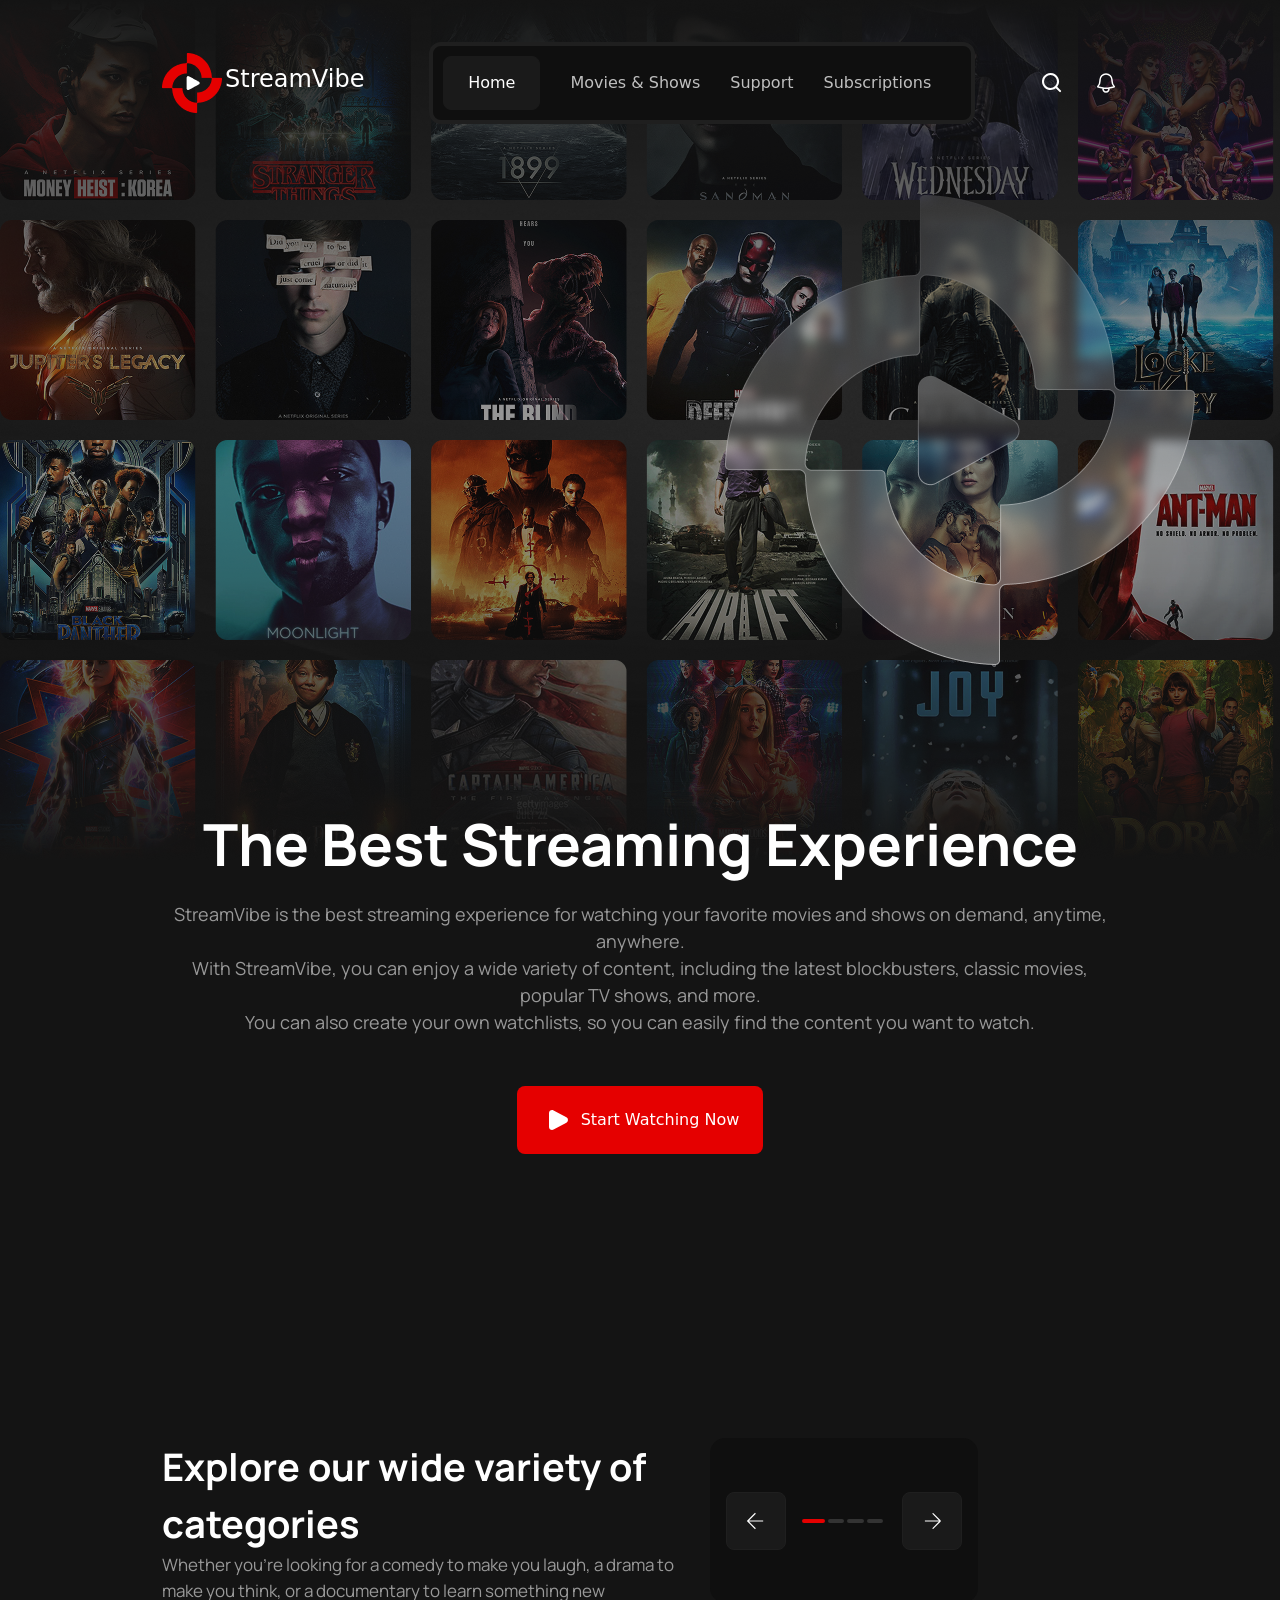
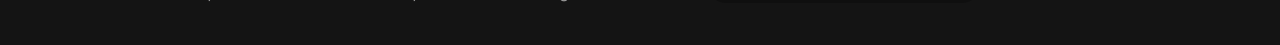
==== index.html @ dcd998c4 "first-try" ====
<!doctype html>
<html lang="en">
  <head>
    <meta charset="UTF-8" />
    <meta name="viewport" content="width=device-width, initial-scale=1.0" />
    <title>Home</title>
    <link
      rel="stylesheet"
      href="https://cdn.jsdelivr.net/npm/bootstrap@5.3.8/dist/css/bootstrap.min.css"
    />
    <link rel="stylesheet" href="./style/home.css" />
  </head>
  <body class="body-bg">
    <header
      class="d-flex flex-column align-items-center head-nav logo-resposive"
    >
      <div class="d-flex justify-content-between w-100 nav-margin">
        <!-- Logo -->
        <nav class="d-flex d-flex align-items-center">
          <img src="./images/Logo.png" alt="Logo" />
          <!-- responsice Logo -->
          <img
            class="logo-img-responsive"
            src="./images/logo-responsive.png"
            alt="Logo"
          />
          <h4 class="logo-text">StreamVibe</h4>
        </nav>
        <!-- nav Bar -->
        <nav class="d-flex d-flex align-items-center nav-layout">
          <a href="#" class="active">Home</a>
          <a href="./Movies & Shows.html">Movies & Shows</a>
          <a href="./Support.html">Support</a>
          <a href="./Subscriptions.html">Subscriptions</a>
        </nav>
        <!-- Icon -->

        <div class="d-flex d-flex align-items-center icon">
          <svg
            xmlns="http://www.w3.org/2000/svg"
            width="24"
            height="24"
            viewBox="0 0 24 24"
          >
            <g fill="none" fill-rule="evenodd">
              <path
                d="m12.593 23.258l-.011.002l-.071.035l-.02.004l-.014-.004l-.071-.035q-.016-.005-.024.005l-.004.01l-.017.428l.005.02l.01.013l.104.074l.015.004l.012-.004l.104-.074l.012-.016l.004-.017l-.017-.427q-.004-.016-.017-.018m.265-.113l-.013.002l-.185.093l-.01.01l-.003.011l.018.43l.005.012l.008.007l.201.093q.019.005.029-.008l.004-.014l-.034-.614q-.005-.018-.02-.022m-.715.002a.02.02 0 0 0-.027.006l-.006.014l-.034.614q.001.018.017.024l.015-.002l.201-.093l.01-.008l.004-.011l.017-.43l-.003-.012l-.01-.01z"
              />
              <path
                fill="currentColor"
                d="M10.5 2a8.5 8.5 0 1 0 5.262 15.176l3.652 3.652a1 1 0 0 0 1.414-1.414l-3.652-3.652A8.5 8.5 0 0 0 10.5 2M4 10.5a6.5 6.5 0 1 1 13 0a6.5 6.5 0 0 1-13 0"
              />
            </g>
          </svg>
          <svg
            xmlns="http://www.w3.org/2000/svg"
            width="24"
            height="24"
            viewBox="0 0 24 24"
          >
            <path
              fill="none"
              stroke="currentColor"
              stroke-linecap="round"
              stroke-linejoin="round"
              stroke-width="1.5"
              d="M14.857 17.082a24 24 0 0 0 5.454-1.31A8.97 8.97 0 0 1 18 9.75V9A6 6 0 0 0 6 9v.75a8.97 8.97 0 0 1-2.312 6.022c1.733.64 3.56 1.085 5.455 1.31m5.714 0a24.3 24.3 0 0 1-5.714 0m5.714 0a3 3 0 1 1-5.714 0"
            />
          </svg>
        </div>
        <!-- menu responsive -->
        <svg
          class="responsive-icon"
          xmlns="http://www.w3.org/2000/svg"
          width="20"
          height="20"
          viewBox="0 0 20 20"
        >
          <path
            fill="currentColor"
            fill-rule="evenodd"
            d="M3 5a1 1 0 0 1 1-1h12a1 1 0 1 1 0 2H4a1 1 0 0 1-1-1m0 5a1 1 0 0 1 1-1h12a1 1 0 1 1 0 2H4a1 1 0 0 1-1-1m6 5a1 1 0 0 1 1-1h6a1 1 0 1 1 0 2h-6a1 1 0 0 1-1-1"
            clip-rule="evenodd"
          />
        </svg>
      </div>
      <!--  Head Text -->
      <div
        class="d-flex flex-column justify-content-center align-items-center text-center"
      >
        <p class="head-text1">The Best Streaming Experience</p>
        <p class="head-text2">
          StreamVibe is the best streaming experience for watching your favorite
          movies and shows on demand, anytime, anywhere.
          
        </p>
        <p class="head-text3">

           With StreamVibe, you can enjoy a wide variety of content, including the
          latest blockbusters, classic movies, popular TV shows, and more.
        </p>
        <p class="head-text4">
          You can also create your own watchlists, so you can easily find the
          content you want to watch.
        </p>
      </div>
      <div class="d-flex justify-content-center align-items-center play-button">
        <svg
        class="play-icon"
          xmlns="http://www.w3.org/2000/svg"
          width="24"
          height="24"
          viewBox="0 0 24 24"
        >
          <path
            fill="currentColor"
            d="M21.409 9.353a2.998 2.998 0 0 1 0 5.294L8.597 21.614C6.534 22.737 4 21.277 4 18.968V5.033c0-2.31 2.534-3.769 4.597-2.648z"
          />
        </svg>Start Watching Now
      </div>
    </header>
    <div class="container">
      <div class="d-flex justify-content-between section-1">
        <div class="">
          <p class="section1text">Explore our wide variety of categories</p>
          <p class="section2text">Whether you're looking for a comedy to make you laugh, a drama to make you think, or a documentary to learn something new</p>
        </div>
        <div
          class="d-flex justify-content-center align-items-center bg-buttons"
        >
          <button class="back-container-button">
            <svg
              xmlns="http://www.w3.org/2000/svg"
              width="28"
              height="28"
              viewBox="0 0 24 24"
            >
              <path
                fill="currentColor"
                d="m6.921 12.5l5.793 5.792L12 19l-7-7l7-7l.714.708L6.92 11.5H19v1z"
              />
            </svg>
          </button>
          <div class="d-flex justify-content-end align-iteams-center">
            <button class="glitch-line-button-a"></button>
            <button class="glitch-line-button"></button>
            <button class="glitch-line-button"></button>
            <button class="glitch-line-button"></button>
          </div>
          <button class="forward-container-button">
            <svg
              xmlns="http://www.w3.org/2000/svg"
              width="28"
              height="28"
              viewBox="0 0 24 24"
            >
              <path
                fill="currentColor"
                d="M17.079 12.5H5.5q-.213 0-.357-.143T5 12t.143-.357t.357-.143h11.579L11.64 6.062q-.147-.146-.153-.345t.158-.363q.165-.16.354-.163q.189-.002.354.163l6.08 6.08q.131.132.184.268q.053.137.053.298t-.053.298q-.052.137-.183.268l-6.081 6.08q-.14.14-.341.15q-.202.01-.367-.15q-.165-.165-.165-.356q0-.192.165-.357z"
              />
            </svg>
          </button>
        </div>

        </div>
      </div>
    </div>
  </body>
</html>
---- style/home.css ----
@import url("https://fonts.googleapis.com/css2?family=Cairo:wght@200..1000&family=Epilogue:ital,wght@0,100..900;1,100..900&family=Glory:ital,wght@0,100..800;1,100..800&family=Manrope:wght@200..800&family=Roboto:ital,wght@0,100..900;1,100..900&display=swap");

* {
  margin: 0;
  padding: 0;
  box-sizing: border-box;
}
p {
  padding: 0;
  margin: 0;
}
:root {
  --red-45: #e50000;
  --red-50: #ff0000;
  --red-55: #ff1919;
  --red-60: #ff3333;
  --red-80: #ff9999;
  --red-90: #ffcccc;
  --red-95: #ffe5e5;
  --red-99: #fffafa;
  --black-06: #0f0f0f;
  --black-08: #141414;
  --black-10: #1a1a1a;
  --black-12: #1f1f1f;
  --black-15: #262626;
  --black-20: #333333;
  --black-25: #404040;
  --black-30: #4c4c4c;
  --gray-60: #999999;
  --gray-65: #a6a6a6;
  --gray-70: #b3b3b3;
  --gray-75: #bfbfbf;
  --gray-90: #e4e4e7;
  --gray-95: #f1f1f3;
  --gray-97: #f7f7f8;
  --gray-99: #fcfcfd;
  --color-white: #ffffff;
  --color-black: #000;
  --main-font: "Manrope", sans-serif;
}
.body-bg {
  background-color: var(--black-08);
}
.head-nav {
  padding: 42px 162px;
  background-image: url(../images/back-ground.png);
  background-repeat: no-repeat;

  @media (max-width: 768px) {
    width: fit-content;
    background-size: cover;
    background-position: center;
    background-repeat: no-repeat;
  }
  @media (max-width: 390px) {
    width: fit-content;
    background-size: cover;
    background-position: center;
    background-repeat: no-repeat;
  }
}
.logo-resposive {
  @media (max-width: 768px) {
    padding: 46.5px 16px;
    justify-content: space-between;
    width: 769px;
  }
  @media (max-width: 390px) {
    padding: 46.5px 16px;
    justify-content: space-between;
    width: 390px;
  }
}

.logo-img-responsive {
  display: none;
}
.logo-text {
  color: var(--color-white);
  padding-left: 3px;
}
.nav-layout {
  border: 4px var(--black-12) solid;
  border-radius: 12px;
  padding-right: 40px;
  padding-bottom: 10px;
  padding-left: 10px;
  padding-top: 10px;
  gap: 30px;
  background-color: var(--black-06);
  @media (max-width: 768px) {
    width: 400px;
    font-size: 12px;
  }
  @media (max-width: 390px) {
    display: none !important;
  }

  /* position: fixed;
    transform: translate(512px,10px); */
}
.nav-margin {
  margin-bottom: 676px;
}

.icon {
  gap: 30px;
  color: var(--color-white);
  @media (max-width: 390px) {
    display: none !important;
  }
}
a {
  text-decoration: none;
  color: var(--gray-75);
  &:hover {
    color: var(--color-white);
  }
}
a.active {
  color: var(--color-white);
  background-color: var(--black-10);
  border: 1px var(--black-10) solid;
  border-radius: 8px;
  padding: 14px 24px;
}
.responsive-icon {
  display: none;
  @media (max-width: 390px) {
    display: flex !important;
    width: 48px;
    height: 48px;
    color: var(--color-white);
    background-color: var(--black-10);
    border: 3px var(--black-15) solid;
    border-radius: 6px;
    padding: 12px;
    gap: 10px;
  }
}

.head-text1 {
  font-family: var(--main-font);
  font-weight: 700;
  font-size: 58px;
  color: var(--color-white);
  margin-bottom: 14px;
   @media (max-width: 768px) {
    width: fit-content;
    background-size: cover;
    background-position: center;
    background-repeat: no-repeat;
    font-family: var(--main-font);
    font-weight: 700;
    font-size: 35px;
    color: var(--color-white);
  }
   @media (max-width: 390px) {
    width: fit-content;
    background-size: cover;
    background-position: center;
    background-repeat: no-repeat;
    font-family: var(--main-font);
    font-weight: 700;
    font-size: 28px;
    color: var(--color-white);
  }
}
.head-text2 {
  font-family: var(--main-font);
  font-weight: 400;
  font-size: 18px;
  color: var(--gray-60);
  @media (max-width: 768px) {
    width: fit-content;
    background-size: cover;
    background-position: center;
    background-repeat: no-repeat;
    font-family: var(--main-font);
    font-weight: 700;
    font-size: 16px;
  }
  @media (max-width: 390px) {
    width: fit-content;
    background-size: cover;
    background-position: center;
    background-repeat: no-repeat;
    font-family: var(--main-font);
    font-weight: 700;
    font-size: 14px;
  }
}
.head-text3 {
  font-family: var(--main-font);
  font-weight: 400;
  font-size: 18px;
  color: var(--gray-60);
  @media (max-width: 768px) {
    display: none;
    /* width: fit-content;
    background-size: cover;
    background-position: center;
    background-repeat: no-repeat;
    font-family: var(--main-font);
    font-weight: 700;
    font-size: 16px; */
  }
  @media (max-width: 390px) {
    display: none;
    /* width: fit-content;
    background-size: cover;
    background-position: center;
    background-repeat: no-repeat;
    font-family: var(--main-font);
    font-weight: 700;
    font-size: 14px; */
  }
}
.head-text4 {
  font-family: var(--main-font);
  font-weight: 400;
  font-size: 18px;
  color: var(--gray-60);
  @media (max-width: 768px) {
    display: none;
    /* width: fit-content;
    background-size: cover;
    background-position: center;
    background-repeat: no-repeat;
    font-family: var(--main-font);
    font-weight: 700;
    font-size: 16px; */
  }
  @media (max-width: 390px) {
    display: none;
    /* width: fit-content;
    background-size: cover;
    background-position: center;
    background-repeat: no-repeat;
    font-family: var(--main-font);
    font-weight: 700;
    font-size: 14px; */
  }
}

.play-button {
  background-color: var(--red-45);
  color: var(--color-white);
  padding: 18px 24px;
  border-radius: 8px;
  gap: 4px;
  margin-top: 50px;
}
.play-icon {
  box-sizing: content-box;
  padding: 4px;
  margin-right: 4px;
}
.container {
  padding: 42px 162px;
  margin: 200px 0 0 0;
}
.section-1 {
  .section1text {
    font-family: var(--main-font);
    font-weight: 700;
    font-size: 38px;
    color: var(--color-white);
  }
  .section2text {
    font-family: var(--main-font);
    font-weight: 400;
    font-size: 17px;
    color: var(--gray-60);
  }
  .bg-buttons {
  background-color: var(--black-06);
  border-radius: 15px;
  
}
  .back-container-button {
    border: 1px var(--black-12) solid;
    border-radius: 8px;
    padding: 14px 14px;
    background-color: var(--black-10);
    color: var(--color-white);
    padding-right: 16px;
    margin: 16px 16px;
  }
  /* active glitch button */
.glitch-line-button-a {
  border: solid 2px var(--red-45);
  width: 23px;
  height: 4px;
  border-radius: 100px;
  background-color: var(--red-45);
  margin-right: 3px;
}
/* unactive glitch button */
.glitch-line-button {
  border: solid 2px var(--black-20);
  width: 16.33px;
  height: 4px;
  border-radius: 100px;
  background-color: var(--black-20);
  margin-right: 3px;
}
  .forward-container-button {
    border: 1px var(--black-12) solid;
    border-radius: 8px;
    padding: 14px 14px;
    background-color: var(--black-10);
    color: var(--color-white);
    padding-left: 16px;
    margin: 16px 16px;
  }
}
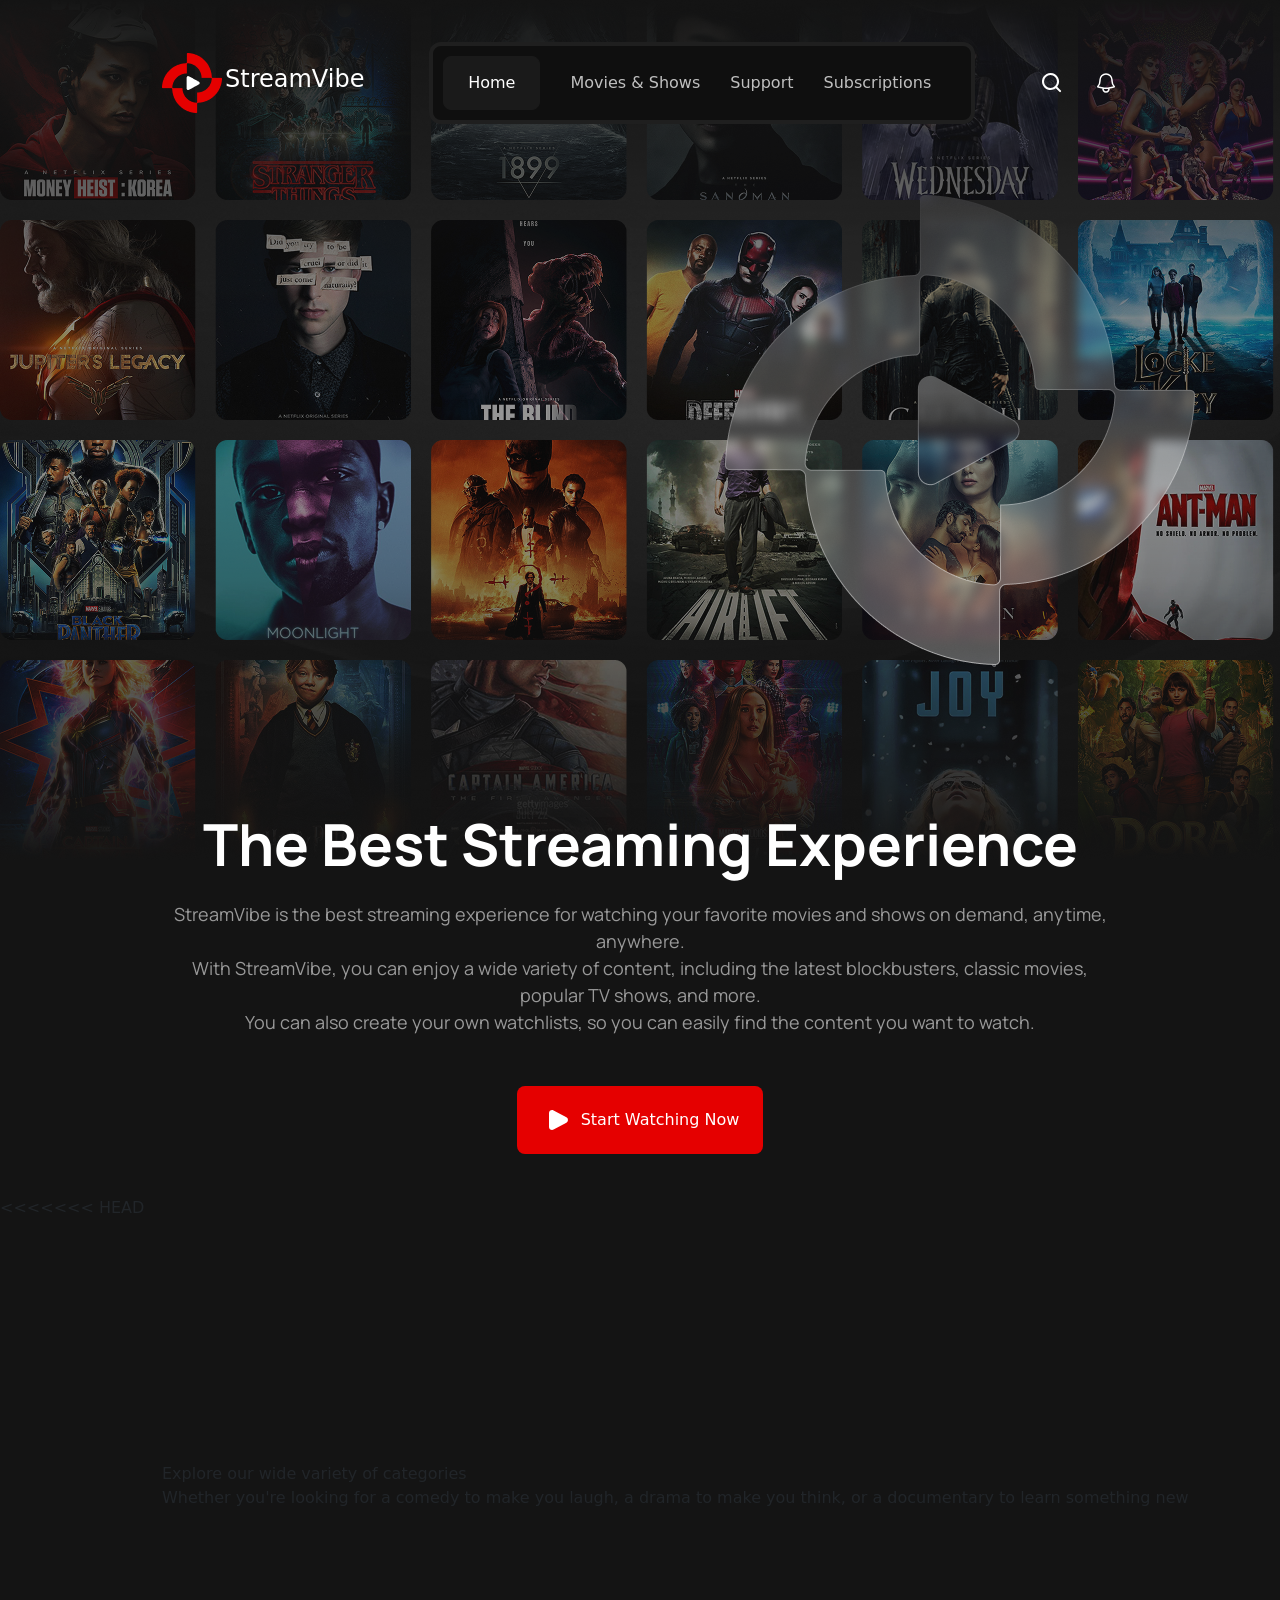
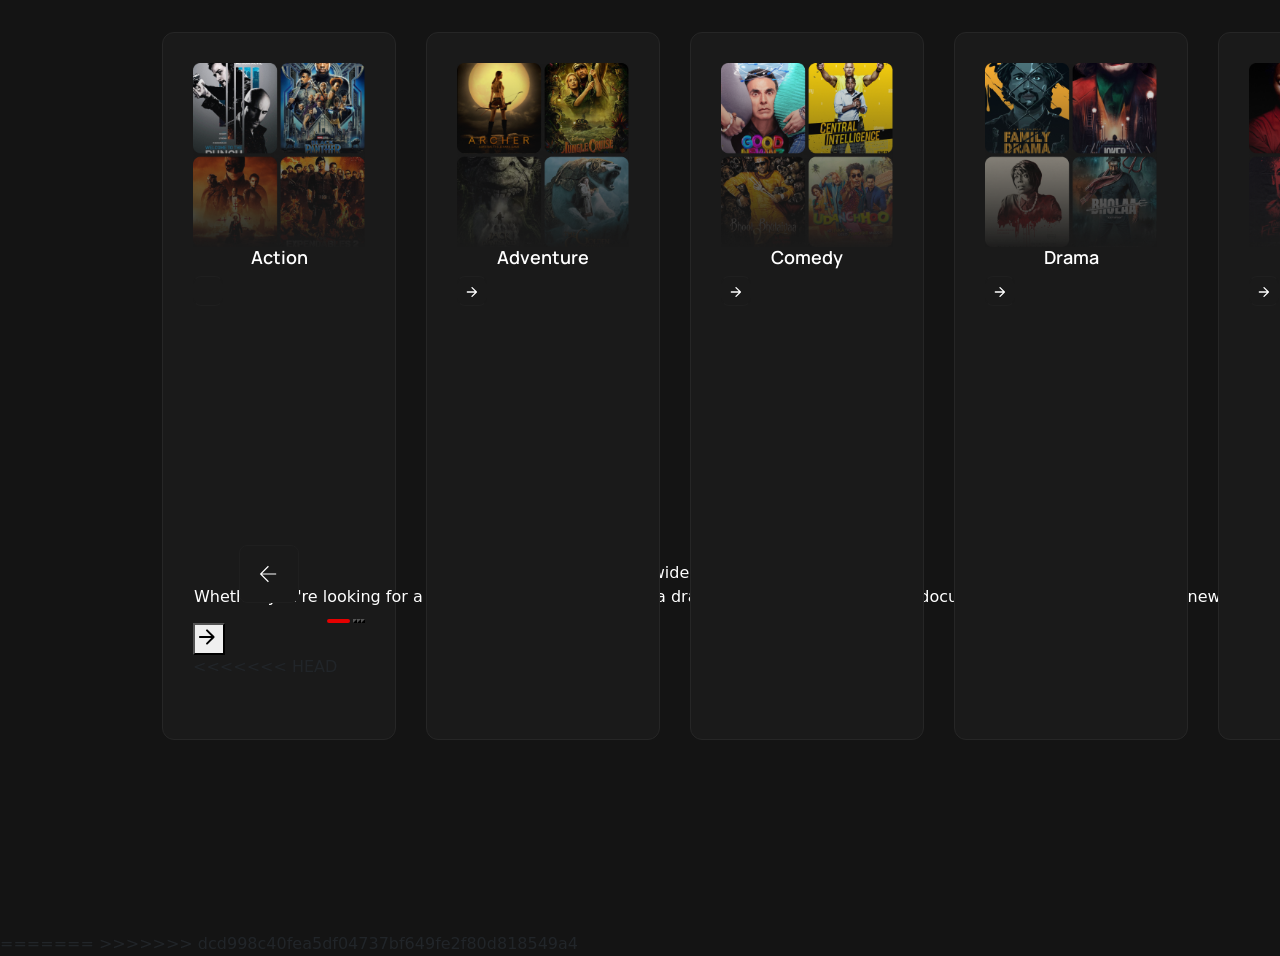
==== commit 553814e3: "update files" ====
--- a/index.html
+++ b/index.html
@@ -119,6 +119,64 @@
         </svg>Start Watching Now
       </div>
     </header>
+<<<<<<< HEAD
+    <div class="d-flex flex-column container">
+      <div class="d-flex flex-column justify-content-between section-1">
+        <div class="d-flex justify-content-between">
+          <div>
+            <p class="section1text">Explore our wide variety of categories</p>
+            <p class="section2text">Whether you're looking for a comedy to make you laugh, a drama to make you think, or a documentary to learn something new</p>
+          </div>
+          <div>
+            <div
+              class="d-flex flex-row justify-content-center align-items-center bg-buttons"
+            >
+              <button class="back-container-button">
+                <svg
+                  xmlns="http://www.w3.org/2000/svg"
+                  width="28"
+                  height="28"
+                  viewBox="0 0 24 24"
+                >
+                  <path
+                    fill="currentColor"
+                    d="m6.921 12.5l5.793 5.792L12 19l-7-7l7-7l.714.708L6.92 11.5H19v1z"
+                  />
+                </svg>
+              </button>
+              <div class="d-flex justify-content-end align-iteams-center">
+                <button class="glitch-line-button-a"></button>
+                <button class="glitch-line-button"></button>
+                <button class="glitch-line-button"></button>
+                <button class="glitch-line-button"></button>
+              </div>
+              <button class="forward-container-button">
+                <svg
+                  xmlns="http://www.w3.org/2000/svg"
+                  width="28"
+                  height="28"
+                  viewBox="0 0 24 24"
+                >
+                  <path
+                    fill="currentColor"
+                    d="M17.079 12.5H5.5q-.213 0-.357-.143T5 12t.143-.357t.357-.143h11.579L11.64 6.062q-.147-.146-.153-.345t.158-.363q.165-.16.354-.163q.189-.002.354.163l6.08 6.08q.131.132.184.268q.053.137.053.298t-.053.298q-.052.137-.183.268l-6.081 6.08q-.14.14-.341.15q-.202.01-.367-.15q-.165-.165-.165-.356q0-.192.165-.357z"
+                  />
+                </svg>
+              </button>
+            </div>
+          </div>
+        </div>
+        <div class="d-flex cards">
+      <div class="d-flex flex-column card">
+        <img src="./images/Action-1.png" alt="movie-collection" />
+        <div class="display-flex justify-content-space-between card-img">
+          <h5 class="card-text">Action</h5>
+          <button class="incards-button">
+            <svg
+              xmlns="http://www.w3.org/2000/svg"
+              width="16px"
+              height="16px"
+=======
     <div class="container">
       <div class="d-flex justify-content-between section-1">
         <div class="">
@@ -152,18 +210,107 @@
               xmlns="http://www.w3.org/2000/svg"
               width="28"
               height="28"
-              viewBox="0 0 24 24"
-            >
-              <path
-                fill="currentColor"
+>>>>>>> dcd998c40fea5df04737bf649fe2f80d818549a4
+              viewBox="0 0 24 24"
+            >
+              <path
+                fill="currentColor"
+<<<<<<< HEAD
+                d="M5 13h11.17l-4.88 4.88c-.39.39-.39 1.03 0 1.42s1.02.39 1.41 0l6.59-6.59a.996.996 0 0 0 0-1.41l-6.58-6.6a.996.996 0 1 0-1.41 1.41L16.17 11H5c-.55 0-1 .45-1 1s.45 1 1 1"
+=======
                 d="M17.079 12.5H5.5q-.213 0-.357-.143T5 12t.143-.357t.357-.143h11.579L11.64 6.062q-.147-.146-.153-.345t.158-.363q.165-.16.354-.163q.189-.002.354.163l6.08 6.08q.131.132.184.268q.053.137.053.298t-.053.298q-.052.137-.183.268l-6.081 6.08q-.14.14-.341.15q-.202.01-.367-.15q-.165-.165-.165-.356q0-.192.165-.357z"
-              />
-            </svg>
-          </button>
-        </div>
+>>>>>>> dcd998c40fea5df04737bf649fe2f80d818549a4
+              />
+            </svg>
+          </button>
+        </div>
+<<<<<<< HEAD
+      </div>
+      <div class="d-flex flex-column card">
+        <img src="./images/Adventure-1.png" alt="Action-collection" />
+        <div class="display-flex justify-content-space-between card-img">
+          <h5 class="card-text">Adventure</h5>
+          <button class="incards-button">
+            <svg
+              xmlns="http://www.w3.org/2000/svg"
+              width="16px"
+              height="16px"
+              viewBox="0 0 24 24"
+            >
+              <path
+                fill="currentColor"
+                d="M5 13h11.17l-4.88 4.88c-.39.39-.39 1.03 0 1.42s1.02.39 1.41 0l6.59-6.59a.996.996 0 0 0 0-1.41l-6.58-6.6a.996.996 0 1 0-1.41 1.41L16.17 11H5c-.55 0-1 .45-1 1s.45 1 1 1"
+              />
+            </svg>
+          </button>
+        </div>
+      </div>
+      <div class="d-flex flex-column card">
+        <img src="./images/Comedy-1.png" alt="Adventure-collection" />
+        <div class="display-flex justify-content-space-between card-img">
+          <h5 class="card-text">Comedy</h5>
+          <button class="incards-button">
+            <svg
+              xmlns="http://www.w3.org/2000/svg"
+              width="16px"
+              height="16px"
+              viewBox="0 0 24 24"
+            >
+              <path
+                fill="currentColor"
+                d="M5 13h11.17l-4.88 4.88c-.39.39-.39 1.03 0 1.42s1.02.39 1.41 0l6.59-6.59a.996.996 0 0 0 0-1.41l-6.58-6.6a.996.996 0 1 0-1.41 1.41L16.17 11H5c-.55 0-1 .45-1 1s.45 1 1 1"
+              />
+            </svg>
+          </button>
+        </div>
+      </div>
+      <div class="d-flex flex-column card">
+        <img src="./images/Drama-1.png" alt="movie-collection" />
+        <div class="display-flex justify-content-space-between card-img">
+          <h5 class="card-text">Drama</h5>
+          <button class="incards-button">
+            <svg
+              xmlns="http://www.w3.org/2000/svg"
+              width="16px"
+              height="16px"
+              viewBox="0 0 24 24"
+            >
+              <path
+                fill="currentColor"
+                d="M5 13h11.17l-4.88 4.88c-.39.39-.39 1.03 0 1.42s1.02.39 1.41 0l6.59-6.59a.996.996 0 0 0 0-1.41l-6.58-6.6a.996.996 0 1 0-1.41 1.41L16.17 11H5c-.55 0-1 .45-1 1s.45 1 1 1"
+              />
+            </svg>
+          </button>
+        </div>
+      </div>
+      <div class="d-flex flex-column card">
+        <img src="./images/Horror-1.png" alt="movie-collection" />
+        <div class="display-flex justify-content-space-between card-img">
+          <h5 class="card-text">Horror</h5>
+          <button class="incards-button">
+            <svg
+              xmlns="http://www.w3.org/2000/svg"
+              width="16px"
+              height="16px"
+              viewBox="0 0 24 24"
+            >
+              <path
+                fill="currentColor"
+                d="M5 13h11.17l-4.88 4.88c-.39.39-.39 1.03 0 1.42s1.02.39 1.41 0l6.59-6.59a.996.996 0 0 0 0-1.41l-6.58-6.6a.996.996 0 1 0-1.41 1.41L16.17 11H5c-.55 0-1 .45-1 1s.45 1 1 1"
+              />
+            </svg>
+          </button>
+        </div>
+      </div>
+    </div>
+        
+      </div>
+      </div>
+=======
 
         </div>
       </div>
+>>>>>>> dcd998c40fea5df04737bf649fe2f80d818549a4
     </div>
   </body>
 </html>
--- a/style/home.css
+++ b/style/home.css
@@ -259,19 +259,98 @@
 .container {
   padding: 42px 162px;
   margin: 200px 0 0 0;
+<<<<<<< HEAD
+  @media (max-width: 768px) {
+    
+  }
+  @media (max-width: 390px) {
+    margin: 100px 16px 50px 0;
+    padding: 0;
+    
+  }
 }
 .section-1 {
+  margin-bottom: 150px;
+  width: 1290px;
+  @media (max-width: 768px) {
+    
+  }
+  @media (max-width: 390px) {
+    width: fit-content;
+  }
+=======
+}
+.section-1 {
+>>>>>>> dcd998c40fea5df04737bf649fe2f80d818549a4
   .section1text {
     font-family: var(--main-font);
     font-weight: 700;
     font-size: 38px;
     color: var(--color-white);
+<<<<<<< HEAD
+    @media (max-width: 768px) {
+    
+  }
+  @media (max-width: 390px) {
+    font-size: 19px;
+    width: 370px;
+    display: none;
+
+  }
+=======
+>>>>>>> dcd998c40fea5df04737bf649fe2f80d818549a4
   }
   .section2text {
     font-family: var(--main-font);
     font-weight: 400;
     font-size: 17px;
     color: var(--gray-60);
+<<<<<<< HEAD
+    @media (max-width: 768px) {
+    
+  }
+  @media (max-width: 390px) {
+    /* font-size: 13px;
+    width: 370px; */
+    /* flex-wrap: wrap; */
+    display: none !important;
+    
+    
+  }
+  } 
+}
+.bg-buttons {
+background-color: var(--black-06);
+border-radius: 15px;
+@media (max-width: 768px) {
+    /* display: none !important; */
+  }
+  @media (max-width: 390px) {
+    display: none !important;
+  }
+
+}
+.back-container-button {
+  border: 1px var(--black-12) solid;
+  border-radius: 8px;
+  padding: 14px 14px;
+  background-color: var(--black-10);
+  color: var(--color-white);
+  padding-right: 16px;
+  margin: 16px 16px;
+}
+
+/* active glitch button */
+.glitch-line-button-a {
+border: solid 2px var(--red-45);
+width: 23px;
+height: 4px;
+border-radius: 100px;
+background-color: var(--red-45);
+margin-right: 3px;
+}
+
+=======
   }
   .bg-buttons {
   background-color: var(--black-06);
@@ -296,6 +375,7 @@
   background-color: var(--red-45);
   margin-right: 3px;
 }
+>>>>>>> dcd998c40fea5df04737bf649fe2f80d818549a4
 /* unactive glitch button */
 .glitch-line-button {
   border: solid 2px var(--black-20);
@@ -305,6 +385,60 @@
   background-color: var(--black-20);
   margin-right: 3px;
 }
+<<<<<<< HEAD
+.forward-container-button {
+  border: 1px var(--black-12) solid;
+  border-radius: 8px;
+  padding: 14px 14px;
+  background-color: var(--black-10);
+  color: var(--color-white);
+  padding-left: 16px;
+  margin: 16px 16px;
+}
+
+.cards {
+  /* padding: 0 50px; */
+  margin: 80px 0 0 0;
+  /* margin-bottom: 100px; */
+  /* width: calc((100%-20 * 4) / 5); */
+  gap: 30px;
+  box-sizing: border-box;
+  @media (max-width: 768px) {
+    /* display: none !important; */
+  }
+  @media (max-width: 390px) {
+    display: none !important;
+  }
+}
+.card {
+  border: 1px solid var(--black-15);
+  border-radius: 12px;
+  background-color: var(--black-10);
+  padding-left: 30px;
+  padding-right: 30px;
+  padding-top: 30px;
+  padding-bottom: 60px;
+  box-sizing: border-box;
+}
+
+.card-text {
+  font-family: var(--main-font);
+  font-optical-sizing: none;
+  font-weight: 600;
+  color: var(--color-white);
+  text-align: center;
+  font-size: 18px;
+}
+.incards-button {
+  width: 30px;
+  height: 30px;
+  background-color: var(--black-10);
+  color: var(--color-white);
+  border: 1px solid var(--black-12);
+  border-radius: 8px;
+  border-inline-color: var(--black-10);
+}
+=======
   .forward-container-button {
     border: 1px var(--black-12) solid;
     border-radius: 8px;
@@ -315,3 +449,4 @@
     margin: 16px 16px;
   }
 }
+>>>>>>> dcd998c40fea5df04737bf649fe2f80d818549a4
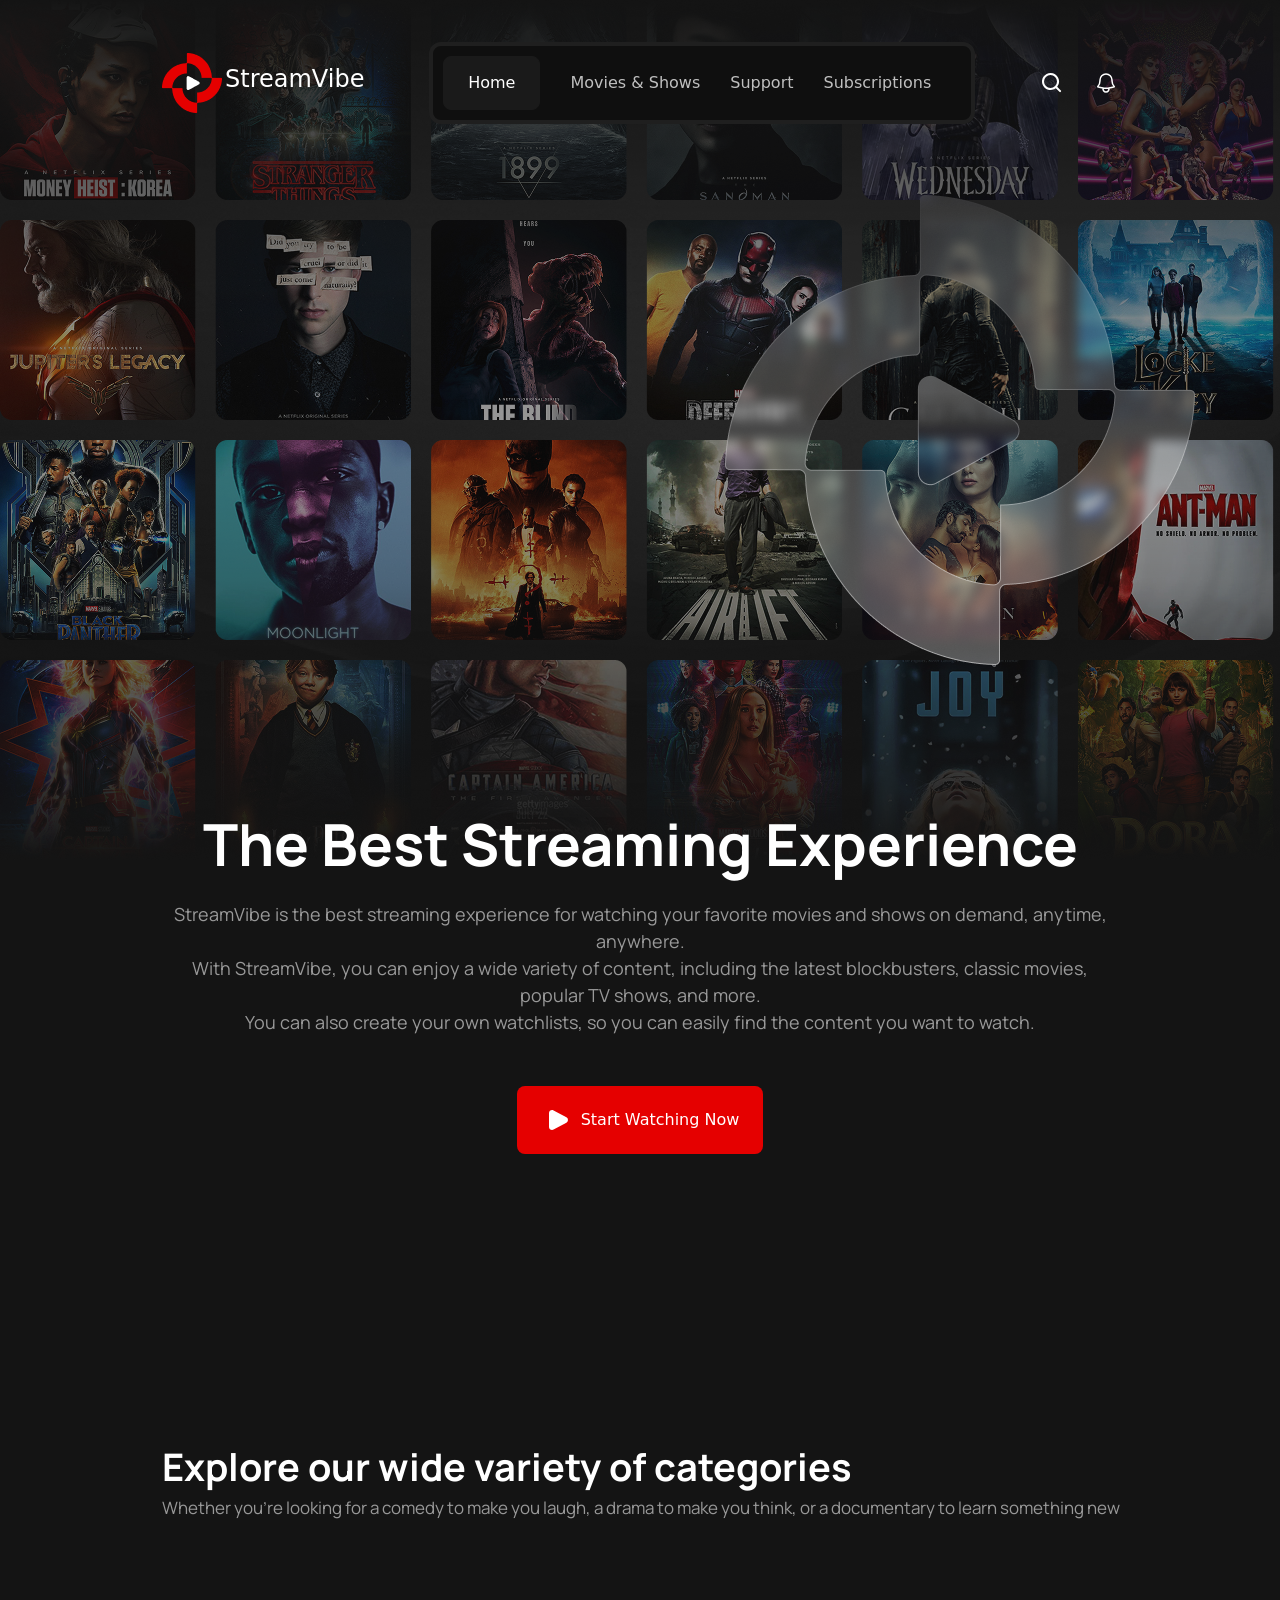
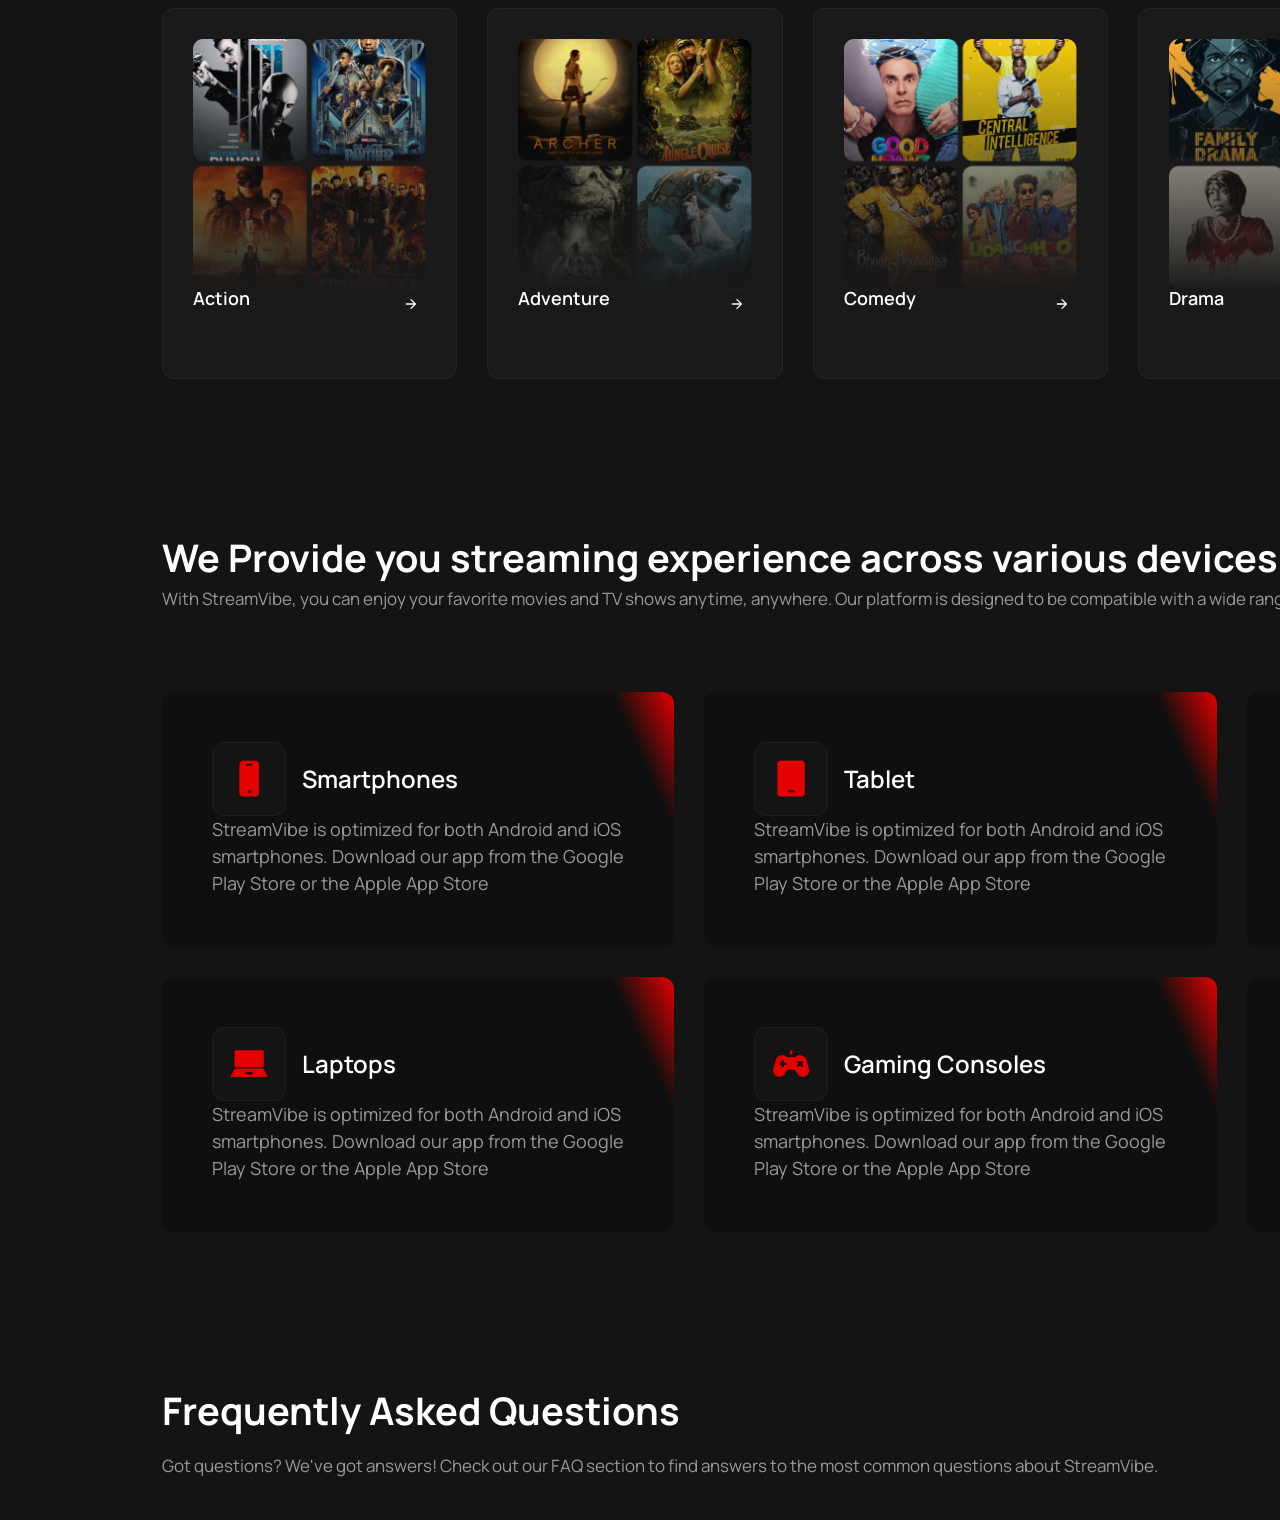
==== commit 01a1769a: "before last update" ====
--- a/index.html
+++ b/index.html
@@ -34,7 +34,6 @@
           <a href="./Subscriptions.html">Subscriptions</a>
         </nav>
         <!-- Icon -->
-
         <div class="d-flex d-flex align-items-center icon">
           <svg
             xmlns="http://www.w3.org/2000/svg"
@@ -104,6 +103,7 @@
           content you want to watch.
         </p>
       </div>
+      <!-- nav text and button -->
       <div class="d-flex justify-content-center align-items-center play-button">
         <svg
         class="play-icon"
@@ -119,13 +119,14 @@
         </svg>Start Watching Now
       </div>
     </header>
-<<<<<<< HEAD
-    <div class="d-flex flex-column container">
+    <!-- main container -->
+    <main class="d-flex flex-column container">
       <div class="d-flex flex-column justify-content-between section-1">
+        <!-- section 1 catigory -->
         <div class="d-flex justify-content-between">
           <div>
             <p class="section1text">Explore our wide variety of categories</p>
-            <p class="section2text">Whether you're looking for a comedy to make you laugh, a drama to make you think, or a documentary to learn something new</p>
+            <p class="section1text2">Whether you're looking for a comedy to make you laugh, a drama to make you think, or a documentary to learn something new</p>
           </div>
           <div>
             <div
@@ -166,69 +167,30 @@
             </div>
           </div>
         </div>
-        <div class="d-flex cards">
+        <!-- section 1 cards -->
+        <div class="d-flex align-items-center cards">
       <div class="d-flex flex-column card">
         <img src="./images/Action-1.png" alt="movie-collection" />
-        <div class="display-flex justify-content-space-between card-img">
+        <div class="d-flex justify-content-between card-img">
           <h5 class="card-text">Action</h5>
           <button class="incards-button">
             <svg
               xmlns="http://www.w3.org/2000/svg"
               width="16px"
               height="16px"
-=======
-    <div class="container">
-      <div class="d-flex justify-content-between section-1">
-        <div class="">
-          <p class="section1text">Explore our wide variety of categories</p>
-          <p class="section2text">Whether you're looking for a comedy to make you laugh, a drama to make you think, or a documentary to learn something new</p>
-        </div>
-        <div
-          class="d-flex justify-content-center align-items-center bg-buttons"
-        >
-          <button class="back-container-button">
-            <svg
-              xmlns="http://www.w3.org/2000/svg"
-              width="28"
-              height="28"
-              viewBox="0 0 24 24"
-            >
-              <path
-                fill="currentColor"
-                d="m6.921 12.5l5.793 5.792L12 19l-7-7l7-7l.714.708L6.92 11.5H19v1z"
-              />
-            </svg>
-          </button>
-          <div class="d-flex justify-content-end align-iteams-center">
-            <button class="glitch-line-button-a"></button>
-            <button class="glitch-line-button"></button>
-            <button class="glitch-line-button"></button>
-            <button class="glitch-line-button"></button>
-          </div>
-          <button class="forward-container-button">
-            <svg
-              xmlns="http://www.w3.org/2000/svg"
-              width="28"
-              height="28"
->>>>>>> dcd998c40fea5df04737bf649fe2f80d818549a4
-              viewBox="0 0 24 24"
-            >
-              <path
-                fill="currentColor"
-<<<<<<< HEAD
-                d="M5 13h11.17l-4.88 4.88c-.39.39-.39 1.03 0 1.42s1.02.39 1.41 0l6.59-6.59a.996.996 0 0 0 0-1.41l-6.58-6.6a.996.996 0 1 0-1.41 1.41L16.17 11H5c-.55 0-1 .45-1 1s.45 1 1 1"
-=======
-                d="M17.079 12.5H5.5q-.213 0-.357-.143T5 12t.143-.357t.357-.143h11.579L11.64 6.062q-.147-.146-.153-.345t.158-.363q.165-.16.354-.163q.189-.002.354.163l6.08 6.08q.131.132.184.268q.053.137.053.298t-.053.298q-.052.137-.183.268l-6.081 6.08q-.14.14-.341.15q-.202.01-.367-.15q-.165-.165-.165-.356q0-.192.165-.357z"
->>>>>>> dcd998c40fea5df04737bf649fe2f80d818549a4
-              />
-            </svg>
-          </button>
-        </div>
-<<<<<<< HEAD
+              viewBox="0 0 24 24"
+            >
+              <path
+                fill="currentColor"
+                d="M5 13h11.17l-4.88 4.88c-.39.39-.39 1.03 0 1.42s1.02.39 1.41 0l6.59-6.59a.996.996 0 0 0 0-1.41l-6.58-6.6a.996.996 0 1 0-1.41 1.41L16.17 11H5c-.55 0-1 .45-1 1s.45 1 1 1"
+              />
+            </svg>
+          </button>
+        </div>
       </div>
       <div class="d-flex flex-column card">
         <img src="./images/Adventure-1.png" alt="Action-collection" />
-        <div class="display-flex justify-content-space-between card-img">
+        <div class="d-flex justify-content-between card-img">
           <h5 class="card-text">Adventure</h5>
           <button class="incards-button">
             <svg
@@ -247,7 +209,7 @@
       </div>
       <div class="d-flex flex-column card">
         <img src="./images/Comedy-1.png" alt="Adventure-collection" />
-        <div class="display-flex justify-content-space-between card-img">
+        <div class="d-flex justify-content-between card-img">
           <h5 class="card-text">Comedy</h5>
           <button class="incards-button">
             <svg
@@ -266,7 +228,7 @@
       </div>
       <div class="d-flex flex-column card">
         <img src="./images/Drama-1.png" alt="movie-collection" />
-        <div class="display-flex justify-content-space-between card-img">
+        <div class="d-flex justify-content-between card-img">
           <h5 class="card-text">Drama</h5>
           <button class="incards-button">
             <svg
@@ -285,7 +247,7 @@
       </div>
       <div class="d-flex flex-column card">
         <img src="./images/Horror-1.png" alt="movie-collection" />
-        <div class="display-flex justify-content-space-between card-img">
+        <div class="d-flex justify-content-between card-img">
           <h5 class="card-text">Horror</h5>
           <button class="incards-button">
             <svg
@@ -303,14 +265,72 @@
         </div>
       </div>
     </div>
+      </div>
+      <!-- section 2 devices -->
+      <div class="section-2">
+        <div class="section2-head-text">
+          <p class="section2text">We Provide you streaming experience across various devices.</p>
+          <p class="section2text2">With StreamVibe, you can enjoy your favorite movies and TV shows anytime, anywhere. Our platform is designed to be compatible with a wide range of devices, ensuring that you never miss a moment of entertainment.</p>
+        </div>
+        <div class="d-flex flex-column parent-card-section-2">
+          <div class="d-flex card-section-2">
+            <div class="d-flex flex-column incard-section-2">
+              <div class="d-flex align-items-center ">
+                <img class="section-2-card-img" src="./images/Icon (1).png" alt="smartphones">
+                <p class="cards-text">Smartphones</p>
+              </div>
+              <p class="cards-text2">StreamVibe is optimized for both Android and iOS smartphones. Download our app from the Google Play Store or the Apple App Store</p>
+            </div>
+            <div class="d-flex flex-column incard-section-2">
+              <div class="d-flex align-items-center ">
+                <img class="section-2-card-img" src="./images/Icon (2).png" alt="smartphones">
+                <p class="cards-text">Tablet</p>
+              </div>
+              <p class="cards-text2">StreamVibe is optimized for both Android and iOS smartphones. Download our app from the Google Play Store or the Apple App Store</p>
+            </div>
+            <div class="d-flex flex-column incard-section-2">
+              <div class="d-flex align-items-center ">
+                <img class="section-2-card-img" src="./images/Icon (3).png" alt="smartphones">
+                <p class="cards-text">Smart TV</p>
+              </div>
+              <p class="cards-text2">StreamVibe is optimized for both Android and iOS smartphones. Download our app from the Google Play Store or the Apple App Store</p>
+            </div>
+          </div>
+          <div class="d-flex card-section-2-2">
+            <div class="d-flex flex-column incard-section-2">
+              <div class="d-flex align-items-center ">
+                <img class="section-2-card-img" src="./images/Icon (4).png" alt="smartphones">
+                <p class="cards-text">Laptops</p>
+              </div>
+              <p class="cards-text2">StreamVibe is optimized for both Android and iOS smartphones. Download our app from the Google Play Store or the Apple App Store</p>
+            </div>
+            <div class="d-flex flex-column incard-section-2">
+              <div class="d-flex align-items-center ">
+                <img class="section-2-card-img" src="./images/Icon (5).png" alt="smartphones">
+                <p class="cards-text">Gaming Consoles</p>
+              </div>
+              <p class="cards-text2">StreamVibe is optimized for both Android and iOS smartphones. Download our app from the Google Play Store or the Apple App Store</p>
+            </div>
+            <div class="d-flex flex-column incard-section-2">
+              <div class="d-flex align-items-center ">
+                <img class="section-2-card-img" src="./images/Icon (6).png" alt="smartphones">
+                <p class="cards-text">VR Headsets</p>
+              </div>
+              <p class="cards-text2">StreamVibe is optimized for both Android and iOS smartphones. Download our app from the Google Play Store or the Apple App Store</p>
+            </div>
+          </div>
+        </div>
+        <!-- Section 3 Questions -->
+         <div class="d-flex justify-content-between align-items-end section-3">
+          <div class="d-flex flex-column section3-head-text">
+            <p class="section3text">Frequently Asked Questions</p>
+            <p class="section3text2">Got questions? We've got answers! Check out our FAQ section to find answers to the most common questions about StreamVibe.</p>
+          </div>
+          <button class="ask-button">
+            <p class="section3text3">Ask a Question</p>
+          </button>
+         </div>
         
-      </div>
-      </div>
-=======
-
-        </div>
-      </div>
->>>>>>> dcd998c40fea5df04737bf649fe2f80d818549a4
-    </div>
+      </main>
   </body>
 </html>
--- a/style/home.css
+++ b/style/home.css
@@ -197,23 +197,23 @@
   color: var(--gray-60);
   @media (max-width: 768px) {
     display: none;
-    /* width: fit-content;
-    background-size: cover;
-    background-position: center;
-    background-repeat: no-repeat;
-    font-family: var(--main-font);
-    font-weight: 700;
-    font-size: 16px; */
+    width: fit-content;
+    background-size: cover;
+    background-position: center;
+    background-repeat: no-repeat;
+    font-family: var(--main-font);
+    font-weight: 700;
+    font-size: 16px;
   }
   @media (max-width: 390px) {
     display: none;
-    /* width: fit-content;
-    background-size: cover;
-    background-position: center;
-    background-repeat: no-repeat;
-    font-family: var(--main-font);
-    font-weight: 700;
-    font-size: 14px; */
+    width: fit-content;
+    background-size: cover;
+    background-position: center;
+    background-repeat: no-repeat;
+    font-family: var(--main-font);
+    font-weight: 700;
+    font-size: 14px;
   }
 }
 .head-text4 {
@@ -223,23 +223,23 @@
   color: var(--gray-60);
   @media (max-width: 768px) {
     display: none;
-    /* width: fit-content;
-    background-size: cover;
-    background-position: center;
-    background-repeat: no-repeat;
-    font-family: var(--main-font);
-    font-weight: 700;
-    font-size: 16px; */
+    width: fit-content;
+    background-size: cover;
+    background-position: center;
+    background-repeat: no-repeat;
+    font-family: var(--main-font);
+    font-weight: 700;
+    font-size: 16px;
   }
   @media (max-width: 390px) {
     display: none;
-    /* width: fit-content;
-    background-size: cover;
-    background-position: center;
-    background-repeat: no-repeat;
-    font-family: var(--main-font);
-    font-weight: 700;
-    font-size: 14px; */
+    width: fit-content;
+    background-size: cover;
+    background-position: center;
+    background-repeat: no-repeat;
+    font-family: var(--main-font);
+    font-weight: 700;
+    font-size: 14px;
   }
 }
 
@@ -259,7 +259,7 @@
 .container {
   padding: 42px 162px;
   margin: 200px 0 0 0;
-<<<<<<< HEAD
+
   @media (max-width: 768px) {
     
   }
@@ -271,23 +271,19 @@
 }
 .section-1 {
   margin-bottom: 150px;
-  width: 1290px;
-  @media (max-width: 768px) {
-    
-  }
-  @media (max-width: 390px) {
-    width: fit-content;
-  }
-=======
-}
-.section-1 {
->>>>>>> dcd998c40fea5df04737bf649fe2f80d818549a4
+  width: 1597px;
+  
+  @media (max-width: 768px) {
+    
+  }
+  @media (max-width: 390px) {
+    width: fit-content;
+  }
   .section1text {
     font-family: var(--main-font);
     font-weight: 700;
     font-size: 38px;
     color: var(--color-white);
-<<<<<<< HEAD
     @media (max-width: 768px) {
     
   }
@@ -297,15 +293,12 @@
     display: none;
 
   }
-=======
->>>>>>> dcd998c40fea5df04737bf649fe2f80d818549a4
-  }
-  .section2text {
+  }
+  .section1text2 {
     font-family: var(--main-font);
     font-weight: 400;
     font-size: 17px;
     color: var(--gray-60);
-<<<<<<< HEAD
     @media (max-width: 768px) {
     
   }
@@ -350,32 +343,6 @@
 margin-right: 3px;
 }
 
-=======
-  }
-  .bg-buttons {
-  background-color: var(--black-06);
-  border-radius: 15px;
-  
-}
-  .back-container-button {
-    border: 1px var(--black-12) solid;
-    border-radius: 8px;
-    padding: 14px 14px;
-    background-color: var(--black-10);
-    color: var(--color-white);
-    padding-right: 16px;
-    margin: 16px 16px;
-  }
-  /* active glitch button */
-.glitch-line-button-a {
-  border: solid 2px var(--red-45);
-  width: 23px;
-  height: 4px;
-  border-radius: 100px;
-  background-color: var(--red-45);
-  margin-right: 3px;
-}
->>>>>>> dcd998c40fea5df04737bf649fe2f80d818549a4
 /* unactive glitch button */
 .glitch-line-button {
   border: solid 2px var(--black-20);
@@ -385,7 +352,6 @@
   background-color: var(--black-20);
   margin-right: 3px;
 }
-<<<<<<< HEAD
 .forward-container-button {
   border: 1px var(--black-12) solid;
   border-radius: 8px;
@@ -397,12 +363,12 @@
 }
 
 .cards {
+  margin: 80px 0 0 0;
+  gap: 30px;
+  box-sizing: border-box;
   /* padding: 0 50px; */
-  margin: 80px 0 0 0;
   /* margin-bottom: 100px; */
   /* width: calc((100%-20 * 4) / 5); */
-  gap: 30px;
-  box-sizing: border-box;
   @media (max-width: 768px) {
     /* display: none !important; */
   }
@@ -438,15 +404,141 @@
   border-radius: 8px;
   border-inline-color: var(--black-10);
 }
-=======
-  .forward-container-button {
-    border: 1px var(--black-12) solid;
+/* section 2 */
+.section-2{
+  .section2-head-text{
+    width: max-content;
+
+  }
+  .section2text {
+    font-family: var(--main-font);
+    font-weight: 700;
+    font-size: 38px;
+    color: var(--color-white);
+    @media (max-width: 768px) {
+    
+  }
+  @media (max-width: 390px) {
+    font-size: 19px;
+    width: 370px;
+    display: none;
+
+  }
+  }
+  .section2text2 {
+    font-family: var(--main-font);
+    font-weight: 400;
+    font-size: 17px;
+    color: var(--gray-60);
+    @media (max-width: 768px) {
+    
+  }
+  @media (max-width: 390px) {
+    /* font-size: 13px;
+    width: 370px; */
+    /* flex-wrap: wrap; */
+    display: none !important;
+  }
+  }
+  .parent-card-section-2{
+    margin-top: 80px;
+
+  }
+  .card-section-2{
+    width: 1597px;
+    gap: 30px;
+    padding-bottom: 30px;
+  }
+  .card-section-2-2{
+    width: 1597px;
+    gap: 30px;
+  }
+  .incard-section-2{
+    /* border: 1px solid var(--black-15); */
+    border-radius: 12px;
+    padding: 50px;
+    background-color: var(--black-06);
+    background-image: linear-gradient(245deg,var(--red-45)0%,var(--red-45)0% , transparent 10%);
+  }
+  .section-2-card-img{
+    border: 1px solid var(--black-12);
+    border-radius: 12px;
+    padding: 16px;
+    margin-right: 16px;
+    background-color: var(--black-08);
+  }
+  .cards-text{
+    font-family: var(--main-font);
+    font-weight: 600;
+    font-size: 24px;
+    color: var(--color-white);
+  
+  }
+  .cards-text2{
+    font-family: var(--main-font);
+    font-weight: 400;
+    font-size: 18px;
+    color: var(--gray-60);
+  
+  }
+}
+/* Section 3 */
+.section-3{
+ margin-top: 150px;
+ width: 1597px;
+ .section3-head-text{
+  gap: 14px;
+ }
+ .section3text {
+    font-family: var(--main-font);
+    font-weight: 700;
+    font-size: 38px;
+    color: var(--color-white);
+    @media (max-width: 768px) {
+    
+  }
+  @media (max-width: 390px) {
+    /* font-size: 13px;
+    width: 370px; */
+    /* flex-wrap: wrap; */
+    display: none !important;
+  }
+  }
+ .section3text2 {
+    font-family: var(--main-font);
+    font-weight: 400;
+    font-size: 17px;
+    color: var(--gray-60);
+    @media (max-width: 768px) {
+    
+  }
+  @media (max-width: 390px) {
+    /* font-size: 13px;
+    width: 370px; */
+    /* flex-wrap: wrap; */
+    display: none !important;
+  }
+  }
+  .ask-button{
     border-radius: 8px;
-    padding: 14px 14px;
-    background-color: var(--black-10);
-    color: var(--color-white);
-    padding-left: 16px;
-    margin: 16px 16px;
-  }
-}
->>>>>>> dcd998c40fea5df04737bf649fe2f80d818549a4
+    padding: 18px 24px;
+    background-color: var(--red-45);
+    gap: 10px;
+  }
+ .section3text3 {
+    font-family: var(--main-font);
+    font-weight: 600;
+    font-size: 18px;
+    color: var(--color-white);
+    @media (max-width: 768px) {
+    
+  }
+  @media (max-width: 390px) {
+    /* font-size: 13px;
+    width: 370px; */
+    /* flex-wrap: wrap; */
+    display: none !important;
+  }
+  }
+}
+
